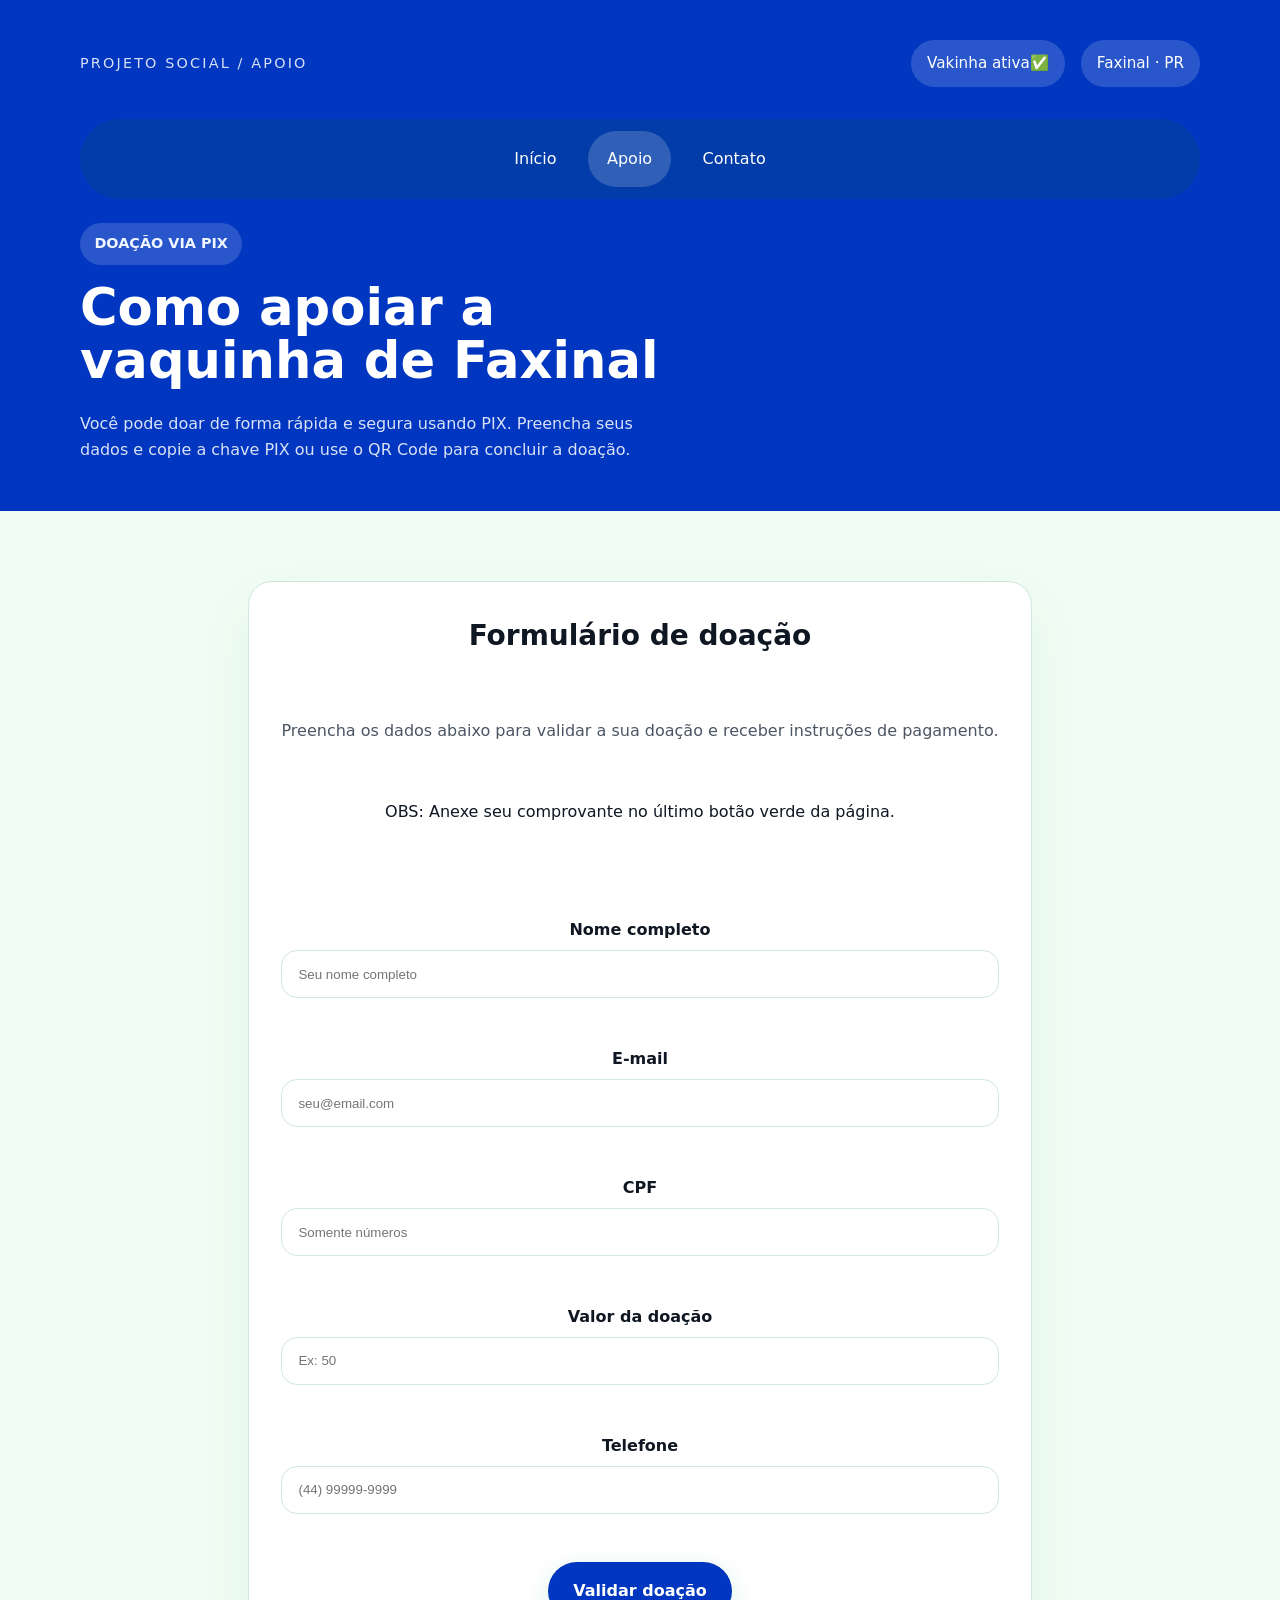
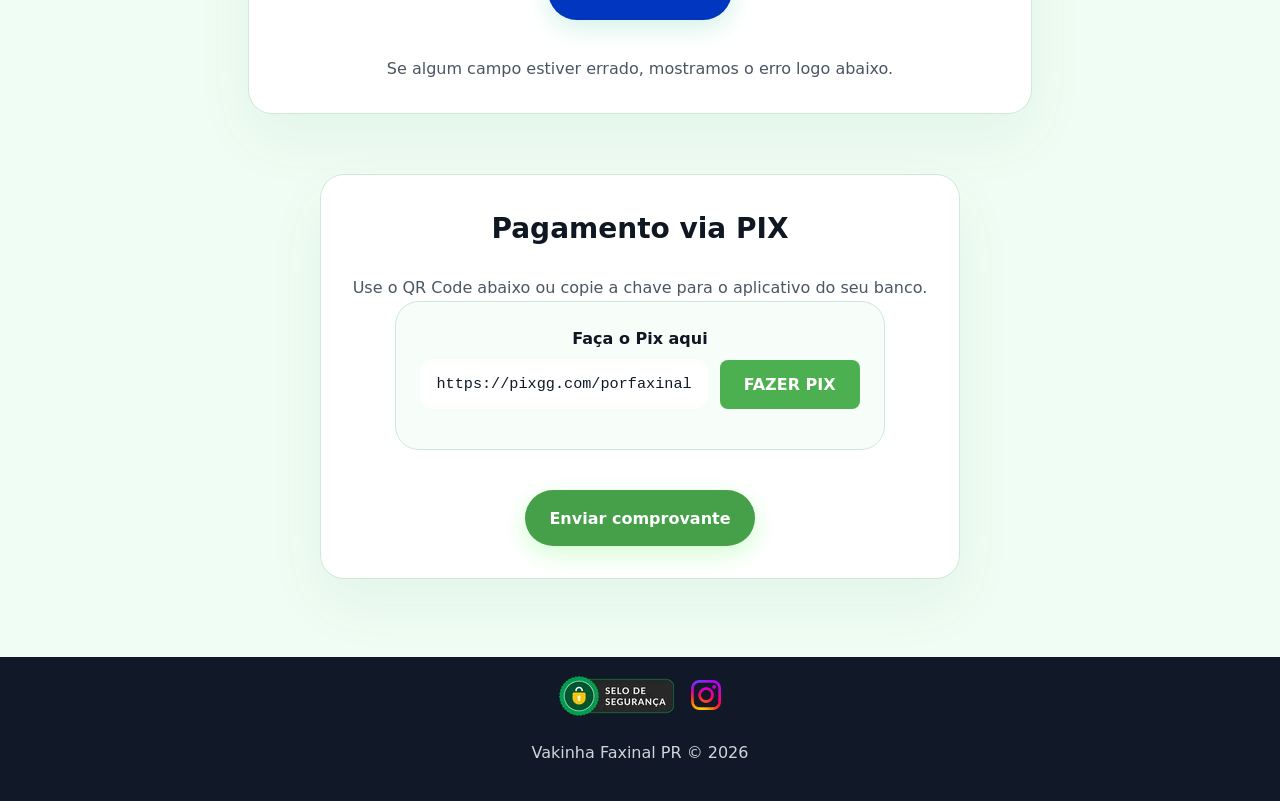
==== apoio.html @ 518d4729 "Add files via upload Commit principal" ====
<!DOCTYPE html>
<html lang="pt-BR">
<head>
  <meta charset="UTF-8">
  <meta name="viewport" content="width=device-width, initial-scale=1.0">
  <title>Apoio - Vakinha Faxinal PR</title>
  <link rel="stylesheet" href="styles.css">
</head>
<body>
  <div class="page-shell">
    <header class="hero">
      <div class="hero-top">
        <span class="hero-category">Projeto Social / Apoio</span>
        <div class="hero-actions-top">
          <span class="hero-status">Vakinha ativa✅</span>
          <span class="hero-region">Faxinal · PR</span>
        </div>
      </div>

      <nav class="main-nav">
        <div class="nav-links">
          <a href="index.html">Início</a>
          <a href="apoio.html" class="active">Apoio</a>
          <a href="contato.html">Contato</a>
        </div>
      </nav>

      <div class="hero-main">
        <div class="hero-copy">
          <span class="eyebrow">Doação via PIX</span>
          <h1>Como apoiar a vaquinha de Faxinal</h1>
          <p>Você pode doar de forma rápida e segura usando PIX. Preencha seus dados e copie a chave PIX ou use o QR Code para concluir a doação.</p>
        </div>
      </div>
    </header>

    <main class="main-content">
     <section class="section">
        <form class="content-card donation-form" id="donation-form" novalidate>
          <h2>Formulário de doação</h2>
          <p>Preencha os dados abaixo para validar a sua doação e receber instruções de pagamento.
            <p></p>
            OBS: Anexe seu comprovante no último botão verde da página.</p>
          </p>

          <div class="form-group">
            <label for="donor-name">Nome completo</label>
            <input type="text" id="donor-name" name="donorName" required placeholder="Seu nome completo" />
            <span class="error-message"></span>
          </div>

          <div class="form-group">
            <label for="donor-email">E-mail</label>
            <input type="email" id="donor-email" name="donorEmail" required placeholder="seu@email.com" />
            <span class="error-message"></span>
          </div>

          <div class="form-group">
            <label for="donor-cpf">CPF</label>
            <input type="text" id="donor-cpf" name="donorCpf" required placeholder="Somente números" maxlength="11" />
            <span class="error-message"></span>
          </div>

          <div class="form-group">
            <label for="donation-amount">Valor da doação</label>
            <input type="number" id="donation-amount" name="donationAmount" required min="1" placeholder="Ex: 50" />
            <span class="error-message"></span>
          </div>

          <div class="form-group">
            <label for="donor-phone">Telefone</label>
            <input type="tel" id="donor-phone" name="donorPhone" placeholder="(44) 99999-9999" maxlength="15" />
            <span class="error-message"></span>
          </div>

          <button type="submit" class="hero-button hero-button-primary">Validar doação</button>
          <p class="form-success hidden">Tudo certo! Seus dados foram validados com sucesso.</p>
          <p class="form-warning">Se algum campo estiver errado, mostramos o erro logo abaixo.</p>
        </form>
      </section>

      <section class="section">
        <div class="content-card">
          <h2>Pagamento via PIX</h2>
          <p>Use o QR Code abaixo ou copie a chave para o aplicativo do seu banco.</p>
          <div class="support-grid">

            <div class="payment-card">
              <div class="payment-key">
                <label>Faça o Pix aqui</label>
                <div class="payment-copy-row">
                  <code id="pix-key">https://pixgg.com/porfaxinal</code>
                  <a href="https://pixgg.com/porfaxinal" target="_blank" rel="noopener noreferrer" id="copy-pix-key" class="copy-button" title="Copiar chave PIX">FAZER PIX</a>
                </div>
              </div>
            </div>
            <a href="contato.html" class="hero-button hero-button-secondary">Enviar comprovante</a>
          </div>
        </div>
      </section>
    </main>

    <footer class="site-footer">
      <img src="Imagens Sobre/SELO.png" alt="Selo Seguranca">
      <a href="https://www.instagram.com/porfaxinal/" target="_blank" rel="noopener noreferrer">
        <img class="social-insta" src="Imagens Sobre/instagram.png" alt="Instagram">
      </a>
      <p>Vakinha Faxinal PR © 2026</p>
    </footer>
  </div>
  <script src="script.js"></script>
</body>
</html>
---- styles.css ----
:root {
  --bg: #f0fdf4;
  --surface: #ffffff;
  --surface-soft: #f7fdf8;
  --text: #0f1722;
  --muted: #4b5563;
  --primary: #0036c0;
  --primary-dark: #0036c0;
  --nav: #023ea6;
  --border: #d1e7dc;
  --shadow: 0 25px 60px rgba(6, 95, 70, 0.06);
}

* {
  box-sizing: border-box;
}

body {
  margin: 0;
  min-height: 100vh;
  font-family: Inter, system-ui, -apple-system, BlinkMacSystemFont, "Segoe UI", sans-serif;
  background: var(--bg);
  color: var(--text);
  line-height: 1.6;
}

button,
p,
span {
  font: inherit;
}

.page-shell {
  display: flex;
  flex-direction: column;
  min-height: 100vh;
}

/* logo removed: site uses no fixed logo */

.hero {
  background: linear-gradient(180deg, var(--primary) 0%, var(--primary-dark) 100%);
  color: white;
  padding: 2.5rem 1.5rem 3rem;
}

.hero-top {
  display: flex;
  flex-wrap: wrap;
  justify-content: space-between;
  gap: 1rem;
  align-items: center;
  max-width: 1120px;
  margin: 0 auto 2rem;
}

.hero-category {
  font-size: 0.9rem;
  text-transform: uppercase;
  letter-spacing: 0.15em;
  opacity: 0.85;
}

.hero-actions-top {
  display: flex;
  gap: 1rem;
  flex-wrap: wrap;
}

.hero-status,
.hero-region {
  background: rgba(255,255,255,0.16);
  padding: 0.7rem 1rem;
  border-radius: 999px;
  font-size: 0.95rem;
}

.main-nav {
  display: flex;
  align-items: center;
  flex-wrap: wrap;
  gap: 0.75rem;
  margin: 0 auto;
  max-width: 1120px;
  position: sticky;
  top: 0;
  z-index: 20;
  background: rgba(2, 62, 166, 0.9);
  padding: 0.75rem 1rem;
  border-radius: 999px;
}

.nav-links {
  display: flex;
  justify-content: center;
  flex: 1;
  gap: 0.75rem;
  flex-wrap: wrap;
}

.main-nav a {
  color: white;
  text-decoration: none;
  padding: 0.95rem 1.2rem;
  border-radius: 999px;
  display: inline-flex;
  align-items: center;
  justify-content: center;
  min-height: 48px;
  transition: background 0.2s ease, border-color 0.2s ease;
}

.main-nav a:hover,
.main-nav a.active {
  background: rgba(255,255,255,0.18);
  border-color: rgba(255,255,255,0.4);
}

.hero-main {
  display: grid;
  grid-template-columns: 1.4fr 1fr;
  align-items: start;
  gap: 2rem;
  max-width: 1120px;
  margin: 1.5rem auto 0;
}

.hero-copy {
  max-width: 580px;
}

.eyebrow {
  display: inline-flex;
  align-items: center;
  gap: 0.5rem;
  margin-bottom: 1rem;
  padding: 0.6rem 0.9rem;
  border-radius: 999px;
  background: rgba(255,255,255,0.16);
  color: #eff6ff;
  font-size: 0.9rem;
  font-weight: 700;
  text-transform: uppercase;
}

.hero h1 {
  margin: 0;
  font-size: clamp(2.5rem, 4vw, 4.3rem);
  line-height: 1.04;
}

.hero p {
  margin: 1.5rem 0 0;
  max-width: 38rem;
  color: rgba(255,255,255,0.85);
}

.hero-buttons {
  display: flex;
  flex-wrap: wrap;
  gap: 0.75rem;
  margin-top: 2rem;
}

.hero-button {
  border: none;
  border-radius: 999px;
  padding: 0.95rem 1.5rem;
  cursor: pointer;
  transition: transform 0.2s ease, background 0.2s ease;
  text-decoration: none;
  display: inline-flex;
  align-items: center;
  justify-content: center;
}


.hero-button:hover {
  transform: translateY(-1px);
}

.hero-button-primary {
  background: var(--primary);
  color: white;
  font-weight: 700;
  box-shadow: 0 8px 24px rgba(16, 185, 129, 0.18);
  border: 1px solid rgba(0,0,0,0.04);
  display: block;          /* transforma em bloco */
  margin: 0 auto;          /* centraliza horizontalmente */
  text-align: center;      /* centraliza o texto dentro do botão */
  max-width: 300px;
}

.support-grid a.hero-button-primary {
  grid-column: 1 / -1;     /* ocupa toda a linha da grid */
  justify-self: center;    /* centraliza dentro da grid */
}



.hero-button-secondary {
  background: rgba(3, 243, 3, 0.671);
  color: white;
  font-weight: 700;
  box-shadow: 0 8px 24px rgba(3, 243, 3, 0.18);
}



.hero-button-secondary {
  background: #45a049;
  color: white;
  font-weight: 700;
  box-shadow: 0 8px 24px rgba(3, 243, 3, 0.18);
}

.support-grid a.hero-button-secondary {
  display: block;
  margin: 1.5rem auto 0;   /* centraliza horizontalmente */
  text-align: center;
  max-width: 300px;
  grid-column: 1 / -1;     /* ocupa toda a linha da grid */
  justify-self: center;    /* centraliza dentro da grid */
}

.hero-button-primary:hover {
  background: var(--primary-dark);
  transform: translateY(-2px);
}

.hero-button-primary:focus {
  outline: 3px solid rgba(16, 185, 129, 0.18);
  outline-offset: 2px;
}

.hero-panel {
  display: grid;
  gap: 1rem;
}

.hero-panel-card {
  background: rgba(255,255,255,0.12);
  border: 1px solid rgba(255,255,255,0.18);
  border-radius: 1.5rem;
  padding: 1.75rem;
}

.panel-label {
  text-transform: uppercase;
  font-size: 0.8rem;
  letter-spacing: 0.12em;
  opacity: 0.85;
  margin-bottom: 0.75rem;
}

.panel-value {
  font-size: 2rem;
  font-weight: 700;
  margin-bottom: 0.25rem;
}

.panel-goal {
  color: rgba(255,255,255,0.78);
  margin-bottom: 1rem;
}

.progress-bar {
  background: rgba(255,255,255,0.18);
  border-radius: 999px;
  overflow: hidden;
  height: 0.8rem;
  margin-bottom: 1rem;
}

.progress-bar span {
  display: block;
  height: 100%;
  background: #34d399;
}

.panel-info {
  display: flex;
  justify-content: space-between;
  gap: 1rem;
  color: rgba(255,255,255,0.9);
}

.panel-info strong {
  display: block;
  font-size: 1.15rem;
}

.hero-panel-secondary {
  background: rgba(255,255,255,0.1);
}

.hero-panel-secondary p {
  margin: 0.45rem 0 0;
}

.panel-note {
  margin-top: 1rem;
  color: rgba(255,255,255,0.85);
  font-size: 0.95rem;
}

.main-content {
  width: min(1120px, calc(100% - 2rem));
  margin: 0 auto;
  padding: 2.5rem 0 3rem;
  flex: 1;
}

.section {
  display: flex;
  justify-content: center;
  align-items: center;
  text-align: center;
}

.content-card {
  margin: 30px;
  background: var(--surface);
  border: 1px solid var(--border);
  border-radius: 1.5rem;
  padding: 2rem;
  box-shadow: var(--shadow);
}

.content-card h2 {
  margin-top: 0;
  font-size: 1.75rem;
}

.content-card p {
  margin: 1rem 0 0;
  color: var(--muted);
}

.info-grid {
  display: grid;
  grid-template-columns: repeat(3, minmax(0, 1fr));
  gap: 1rem;
  margin-top: 1.5rem;
}

.info-grid div {
  background: var(--surface-soft);
  border: 1px solid var(--border);
  border-radius: 1rem;
  padding: 1rem;
}

.info-grid strong {
  display: block;
  margin-bottom: 0.35rem;
}

.image-grid {
  display: grid;
  grid-template-columns: repeat(3, minmax(0, 1fr));
  gap: 1rem;
  margin-top: 1.5rem;
}

.image-card {
  border-radius: 1.25rem;
  overflow: hidden;
  background: var(--surface-soft);
  border: 1px solid var(--border);
}

.image-card img {
  width: 100%;
  display: block;
  height: 220px;
  object-fit: cover;
}

.image-card p {
  margin: 0;
  padding: 1rem;
  color: var(--muted);
}

.content-card ul {
  padding-left: 1.25rem;
  margin: 1rem 0 0;
}

.content-card li {
  margin-bottom: 0.75rem;
}

.support-grid {

  display: flex;
  flex-direction: column;
  align-items: center;
  gap: 16px;
}

.payment-card {
  background: var(--surface-soft);
  border: 1px solid var(--border);
  border-radius: 1.5rem;
  padding: 1.5rem;
  text-align: center;
}

.payment-card label {
  display: block;
  margin-bottom: 0.5rem;
  color: var(--text);
  font-weight: 700;
}

.payment-qr {
  width: 100%;
  border-radius: 1.25rem;
  margin-bottom: 1rem;
  object-fit: cover;
  height: 260px;
}

.payment-copy-row {
  display: flex;
  gap: 0.75rem;
  align-items: center;
  justify-content: center;
  flex-wrap: wrap;
}

.payment-key {
  margin-bottom: 1rem;
}

.payment-key code {
  display: block;
  background: white;
  color: #111827;
  padding: 0.8rem 1rem;
  border-radius: 0.9rem;
  font-size: 0.95rem;
  word-break: break-all;
}

.copy-button {
  display: inline-block;
  padding: 12px 24px;
  background-color: #4CAF50; /* cor de fundo bonita */
  color: #fff; /* cor do texto */
  font-weight: bold;
  text-decoration: none; /* remove o risco embaixo */
  border-radius: 8px; /* bordas arredondadas */
  transition: background-color 0.3s ease;
}

.copy-button:hover {
  background-color: #45a049; /* cor ao passar o mouse */
}

.donation-form {
  display: grid;
  gap: 1.25rem;
}

.form-group {
  display: grid;
  gap: 0.5rem;
}

.form-group label {
  font-weight: 700;
}

.form-group input {
  width: 100%;
  padding: 0.95rem 1rem;
  border: 1px solid var(--border);
  border-radius: 1rem;
  background: var(--surface);
}

.form-group input.error {
  border-color: #ef4444;
}

.error-message {
  color: #b91c1c;
  font-size: 0.95rem;
  min-height: 1.25rem;
}

.form-success {
  color: #047857;
  font-weight: 700;
}

.form-warning {
  color: var(--muted);
  margin: 0;
}

.hidden {
  display: none;
}

.site-footer {
  text-align: center;
  padding: 1.2rem 1.5rem;
  background: #111827;
  color: #d1d5db;
}

html {
  font-size: 16px;
  scroll-behavior: smooth;
}

.social-insta {
  width: 30px;
  height: 30px;
  margin-left: 12px;
  margin-bottom: 6px;
}

@media (max-width: 680px) {

  .image-grid {
    display: flex;
    flex-direction: column;
    gap: 2rem;
  }

  .image-card {
    width: 100%;
  }

  .image-card img {
    width: 100%;
    height: auto;

    display: block;

    border-radius: 12px;
    margin-bottom: 1rem;
  }

  .image-card p {
    font-size: 1rem;
    line-height: 1.6;
    text-align: left;
  }
}


.index-page .hero-buttons {
  display: flex;
  justify-content: center;   /* centraliza os dois juntos */
  gap: 1rem;
}

.index-page .hero-button-primary,
.index-page .hero-button-secondary {
  display: inline-flex;
  margin: 0;
  max-width: none;           /* remove limite de largura */
}


@media (max-width: 680px) {

  .info-grid {
    display: flex;
    flex-direction: column;
    gap: 1rem;
  }

  .info-grid div {
    width: 100%;
    padding: 1rem;

    border: 1px solid #d6e2d6;
    border-radius: 12px;
  }

  .info-grid strong {
    display: block;
    margin-bottom: 0.5rem;
    font-size: 1.1rem;
  }

  .info-grid p {
    line-height: 1.6;
  }
}

@media (max-width: 680px) {

  .hero-main {
    display: flex;
    flex-direction: column;
    gap: 1rem;
  }



  .info-grid div {
    width: 100%;
    padding: 1rem;

    border: 1px solid #d6e2d6;
    border-radius: 12px;
  }

  .hero-copy {
    display: block;
    margin-bottom: 0.5rem;
    font-size: 1.1rem;
  }

  .info-grid p {
    line-height: 1.6;
  }
}

@media (max-width: 680px) {

  .social-insta {
    width: 32px;
    height: 32px;
    margin-left: 16px;
    margin-bottom: 5px;
  }

  .content-card {
    padding-bottom: 20px;
    margin: 0 auto;
    text-align: center;
  }

  .content-card h2 {
    font-size: 1.5rem;
  }

  .content-card p {
    font-size: 1rem;
    line-height: 1.6;
  }

  .section {
    padding: 10px;
  }

  .section form {
    padding-top: 50px;
  }
 
  .form-group {
    margin-top: -30px;
  }

    .hero-button.hero-button-primary {
    margin-bottom: 30px;
  }
}

@media (max-width: 680px) {
  .support-grid {
    padding-top: 30px;
    display: flex;
    flex-direction: column;
    gap: 1.5rem;
    align-items: center; /* centraliza os cards */
  }

  .payment-card {
    
    max-width: 400px; /* limita largura para não ficar esticado */
  }
}

@media (max-width: 680px) {

  
  .hero-panel {
    display: flex !important;     /* força flex ao invés de grid */
    flex-direction: column;       /* empilha os cards */
    align-items: center;          /* centraliza horizontalmente */
    gap: 1.5rem;                  /* espaço entre eles */
    width: 100%;                  /* ocupa toda a largura */
  }

  .hero-panel-card {
    width: 100%;                  /* ocupa toda a largura disponível */
    max-width: 400px;             /* opcional: limita para não ficar esticado */
    text-align: center;           /* centraliza o conteúdo interno */
  }

  .hero-button-primary {
  background:#1c50d4;
 
  color: white;
  font-weight: 700;
  box-shadow: 0 8px 24px rgba(16, 185, 129, 0.18);
  border: 1px solid rgb(93, 115, 243);
  width: 100%;
  }
  .hero-button-secondary {
  background: #45a049;
  color: white;
  font-weight: 700;
  box-shadow: 0 8px 24px rgba(3, 243, 3, 0.18);
  width: 100%;
}
}
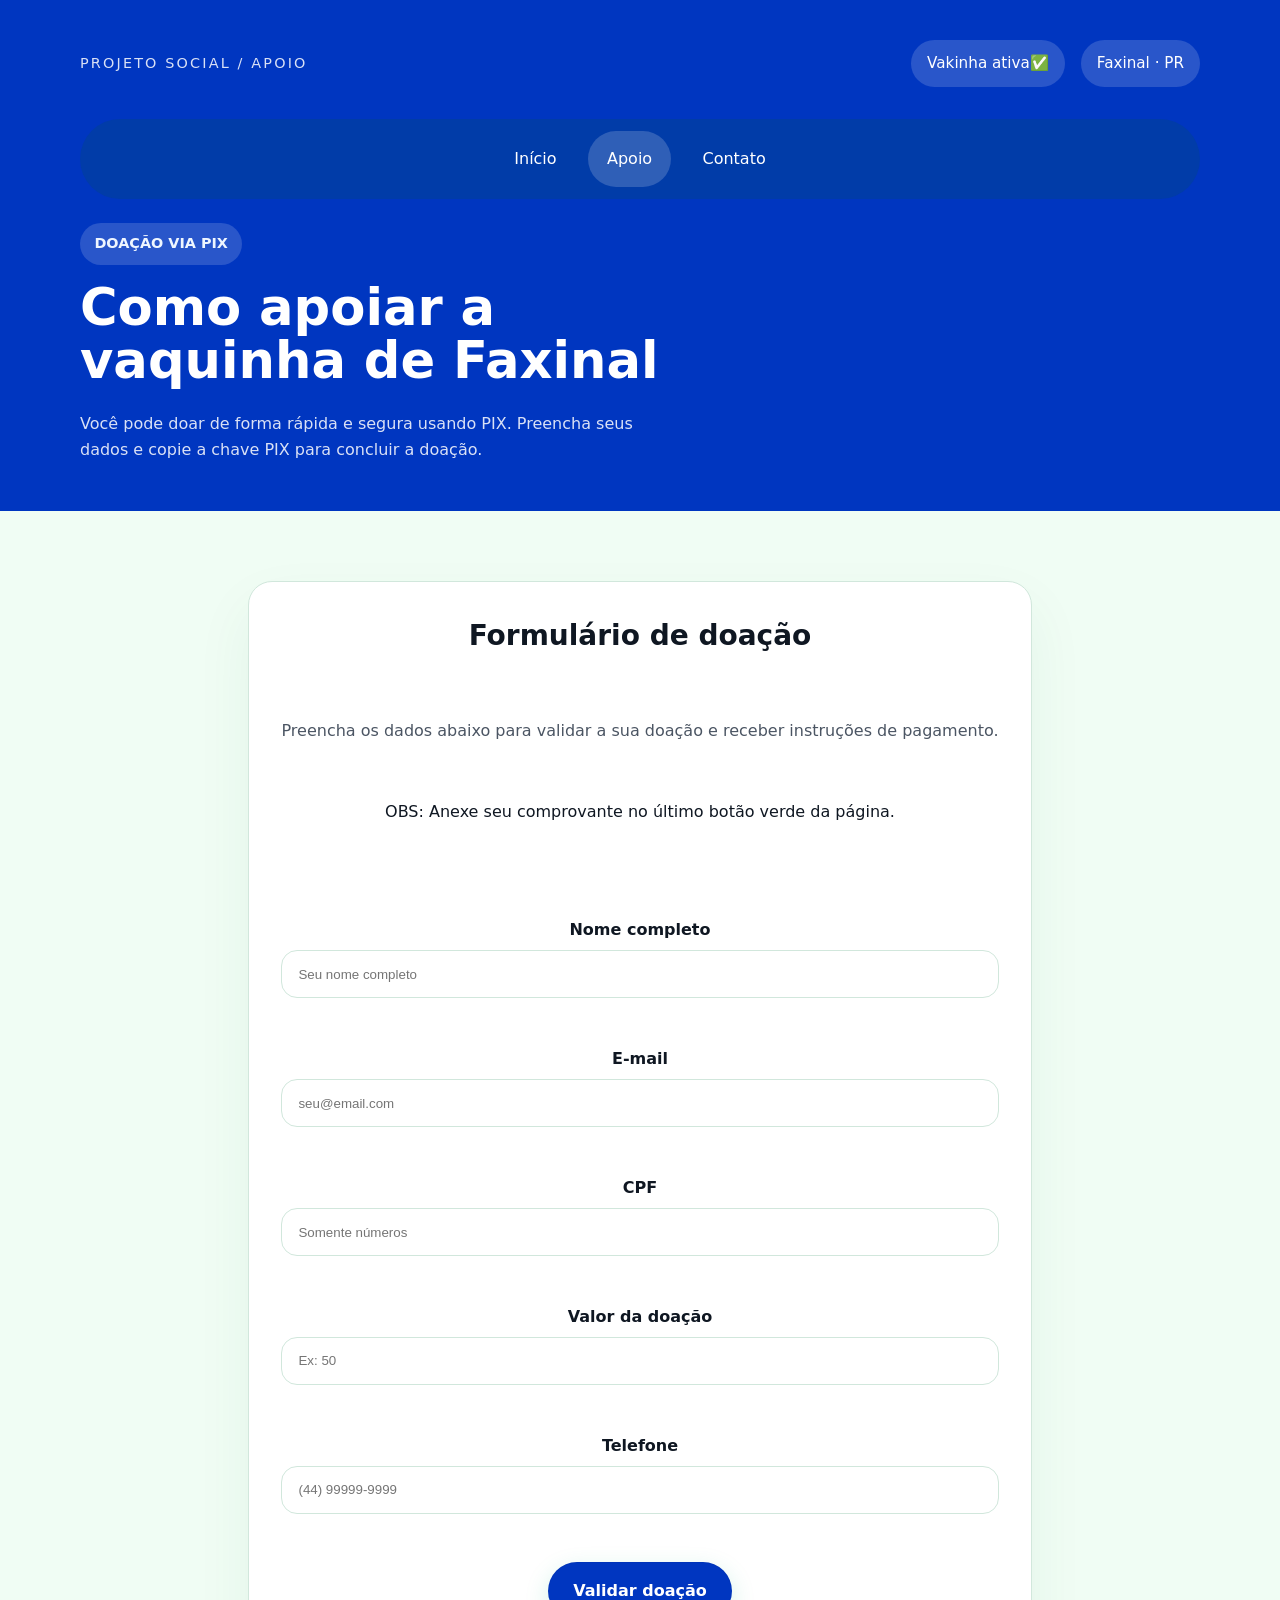
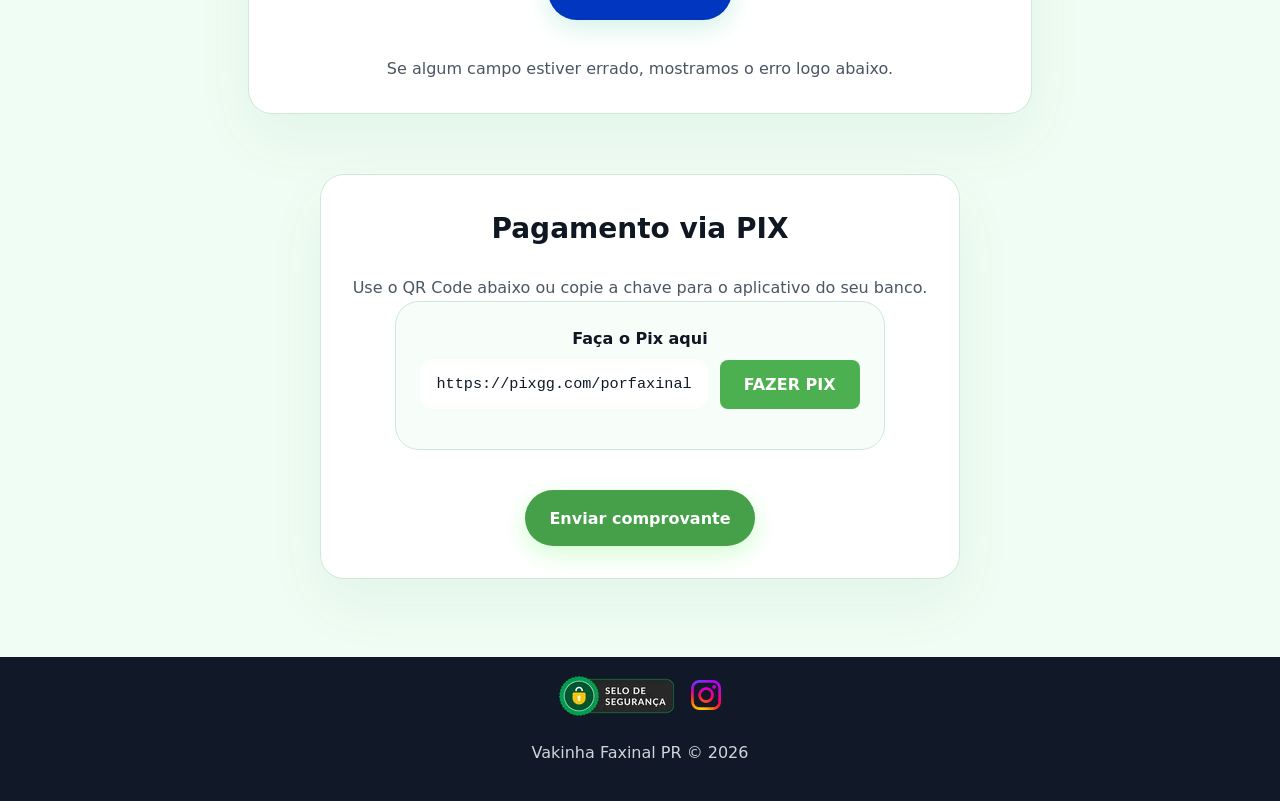
==== commit 4e654783: "Add files via upload apoio atualizado, correcao aplicada!" ====
--- a/apoio.html
+++ b/apoio.html
@@ -29,7 +29,7 @@
         <div class="hero-copy">
           <span class="eyebrow">Doação via PIX</span>
           <h1>Como apoiar a vaquinha de Faxinal</h1>
-          <p>Você pode doar de forma rápida e segura usando PIX. Preencha seus dados e copie a chave PIX ou use o QR Code para concluir a doação.</p>
+          <p>Você pode doar de forma rápida e segura usando PIX. Preencha seus dados e copie a chave PIX para concluir a doação.</p>
         </div>
       </div>
     </header>
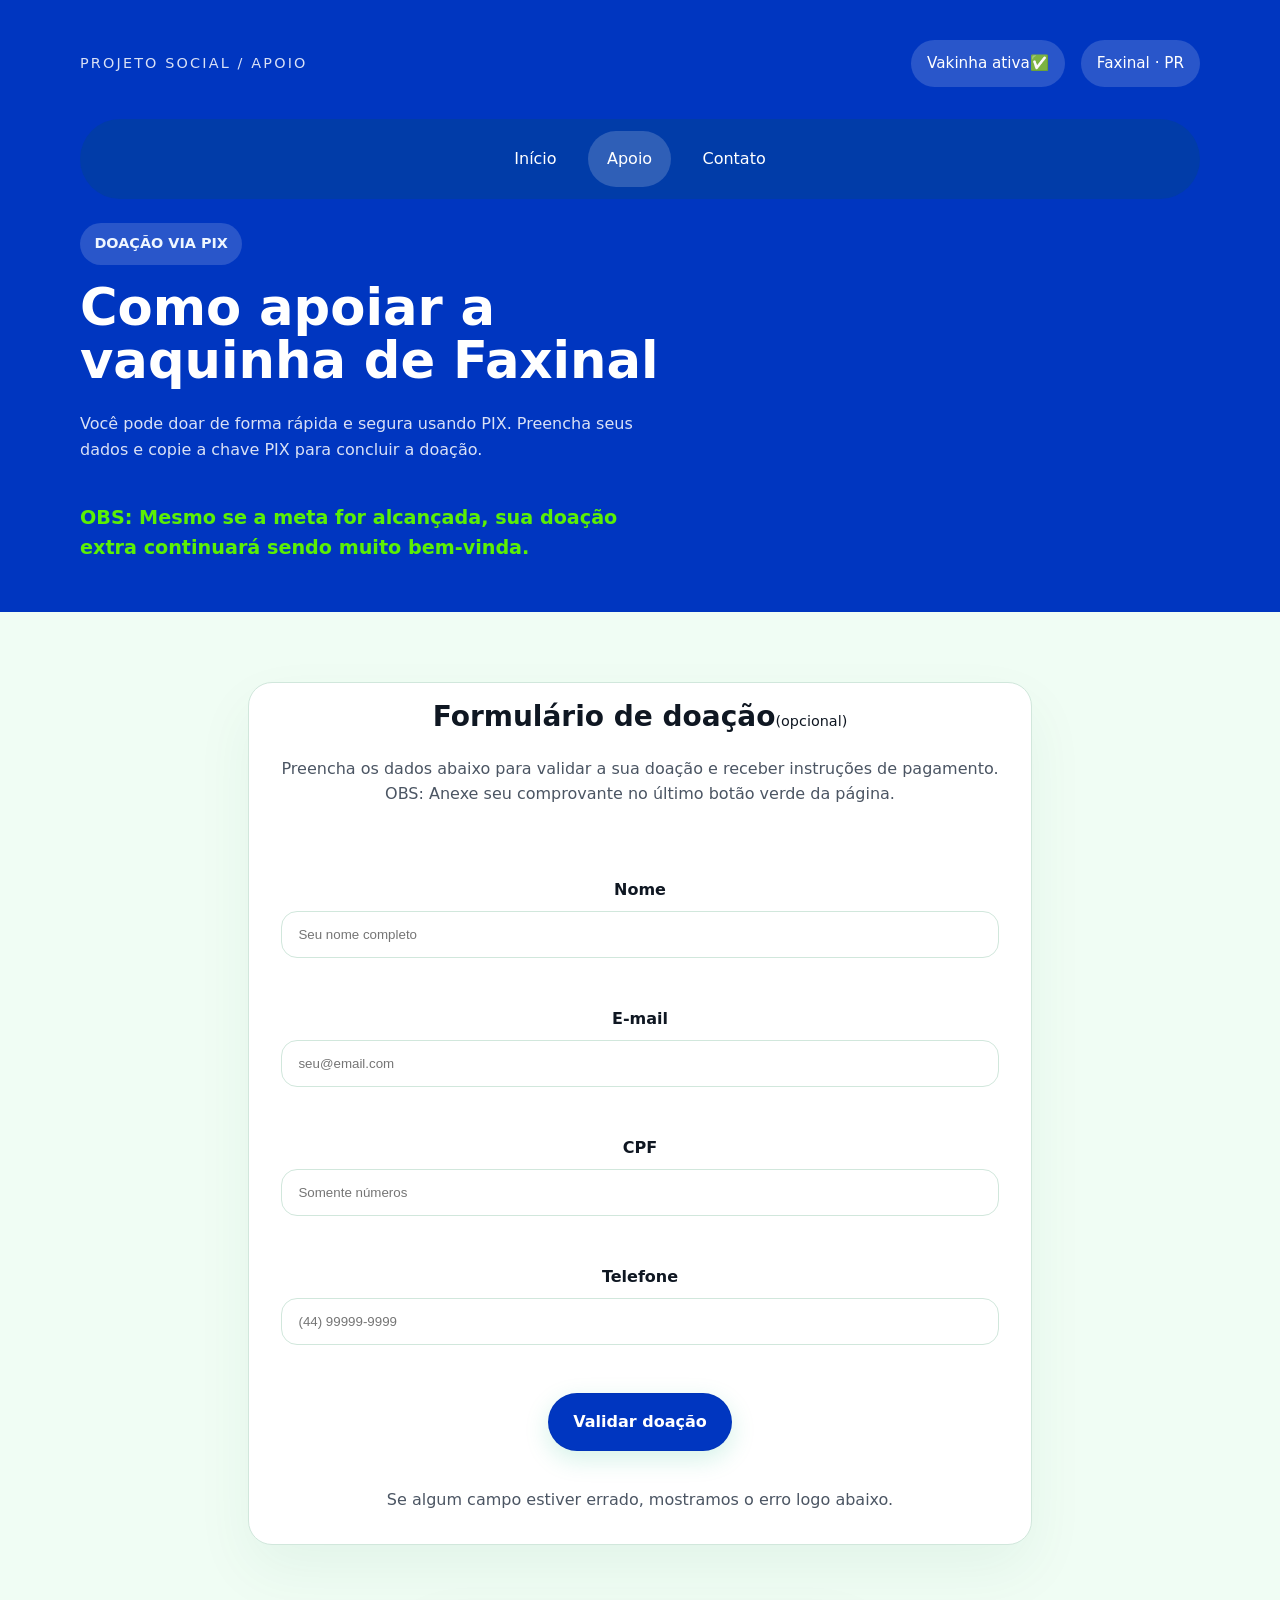
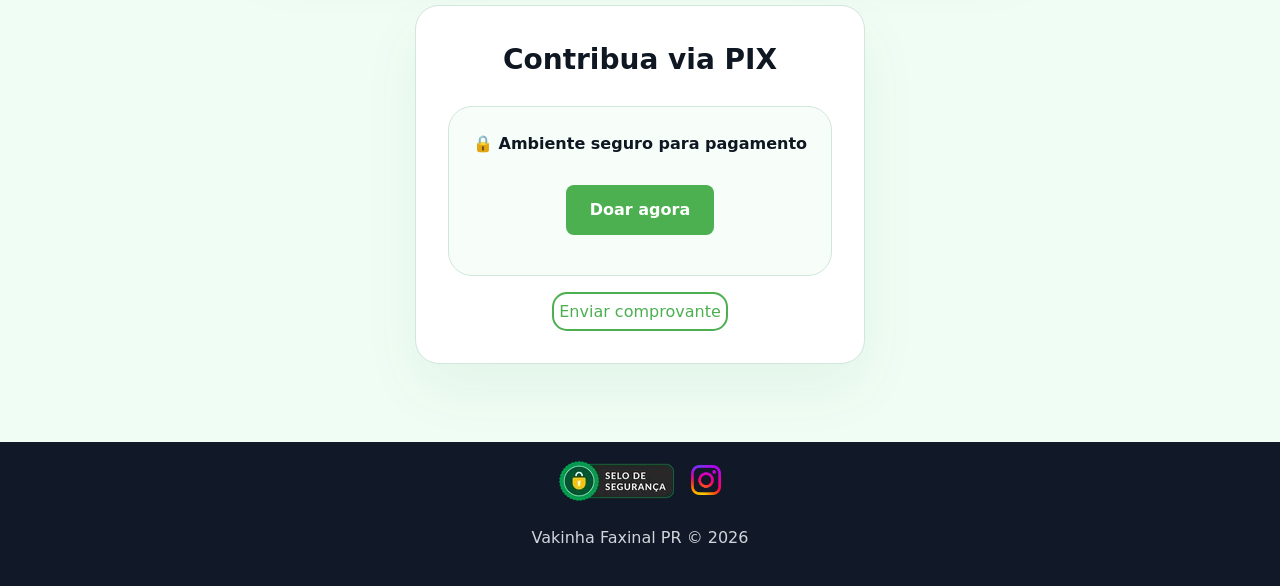
==== commit 2cf63e70: "Add files via upload terceiro commit" ====
--- a/apoio.html
+++ b/apoio.html
@@ -5,6 +5,13 @@
   <meta name="viewport" content="width=device-width, initial-scale=1.0">
   <title>Apoio - Vakinha Faxinal PR</title>
   <link rel="stylesheet" href="styles.css">
+  <style>
+    @media (max-width: 680px) {
+      .form-warning {
+        margin-top: -15px;
+      }
+    }
+  </style>
 </head>
 <body>
   <div class="page-shell">
@@ -30,6 +37,7 @@
           <span class="eyebrow">Doação via PIX</span>
           <h1>Como apoiar a vaquinha de Faxinal</h1>
           <p>Você pode doar de forma rápida e segura usando PIX. Preencha seus dados e copie a chave PIX para concluir a doação.</p>
+          <strong style="display:block; padding-top:40px;">OBS: Mesmo se a meta for alcançada, sua doação extra continuará sendo muito bem-vinda.</strong>
         </div>
       </div>
     </header>
@@ -37,14 +45,12 @@
     <main class="main-content">
      <section class="section">
         <form class="content-card donation-form" id="donation-form" novalidate>
-          <h2>Formulário de doação</h2>
-          <p>Preencha os dados abaixo para validar a sua doação e receber instruções de pagamento.
-            <p></p>
+          <h2 style="margin-bottom: -20px; margin-top: -20px;">Formulário de doação<text style="font-size: 0.9rem; font-weight: normal;">(opcional)</text></h2>
+          <p style="margin-bottom: 50px;">Preencha os dados abaixo para validar a sua doação e receber instruções de pagamento.<br>
             OBS: Anexe seu comprovante no último botão verde da página.</p>
-          </p>
 
           <div class="form-group">
-            <label for="donor-name">Nome completo</label>
+            <label for="donor-name">Nome</label>
             <input type="text" id="donor-name" name="donorName" required placeholder="Seu nome completo" />
             <span class="error-message"></span>
           </div>
@@ -62,12 +68,6 @@
           </div>
 
           <div class="form-group">
-            <label for="donation-amount">Valor da doação</label>
-            <input type="number" id="donation-amount" name="donationAmount" required min="1" placeholder="Ex: 50" />
-            <span class="error-message"></span>
-          </div>
-
-          <div class="form-group">
             <label for="donor-phone">Telefone</label>
             <input type="tel" id="donor-phone" name="donorPhone" placeholder="(44) 99999-9999" maxlength="15" />
             <span class="error-message"></span>
@@ -81,20 +81,20 @@
 
       <section class="section">
         <div class="content-card">
-          <h2>Pagamento via PIX</h2>
-          <p>Use o QR Code abaixo ou copie a chave para o aplicativo do seu banco.</p>
+          <h2 class="content-card-title">Contribua via PIX</h2>
+          
           <div class="support-grid">
 
             <div class="payment-card">
               <div class="payment-key">
-                <label>Faça o Pix aqui</label>
+                <label>🔒 Ambiente seguro para pagamento</label>
                 <div class="payment-copy-row">
-                  <code id="pix-key">https://pixgg.com/porfaxinal</code>
-                  <a href="https://pixgg.com/porfaxinal" target="_blank" rel="noopener noreferrer" id="copy-pix-key" class="copy-button" title="Copiar chave PIX">FAZER PIX</a>
+                 
+                  <a style="margin-top: 20px;" href="https://pixgg.com/porfaxinal" target="_blank" rel="noopener noreferrer" id="copy-pix-key" class="copy-button" title="Copiar chave PIX">Doar agora</a>
                 </div>
               </div>
             </div>
-            <a href="contato.html" class="hero-button hero-button-secondary">Enviar comprovante</a>
+            <a class="botaocomprovante" href="contato.html">Enviar comprovante</a>
           </div>
         </div>
       </section>
--- a/styles.css
+++ b/styles.css
@@ -513,6 +513,11 @@
   color: #d1d5db;
 }
 
+.hero-main strong {
+  color: #5bf004;
+  font-size: 1.2rem;
+}
+
 html {
   font-size: 16px;
   scroll-behavior: smooth;
@@ -525,7 +530,31 @@
   margin-bottom: 6px;
 }
 
+ .botaocomprovante {
+    background: transparent;
+    border: 2px solid #4CAF50;
+    color: #4CAF50;
+    border-radius: 15px;
+    padding: 5px 5px;
+    text-decoration: none;
+  }
+
+
 @media (max-width: 680px) {
+
+
+  .botaocomprovante {
+    background: transparent;
+    border: 2px solid #4CAF50;
+    color: #4CAF50;
+    border-radius: 15px;
+    padding: 5px 5px;
+    text-decoration: none;
+  }
+
+  .content-card-title {
+    margin-bottom: -10px;
+  }
 
   .image-grid {
     display: flex;
@@ -679,6 +708,11 @@
     
     max-width: 400px; /* limita largura para não ficar esticado */
   }
+
+  .hero {
+    margin-bottom: -30px;
+  }
+
 }
 
 @media (max-width: 680px) {
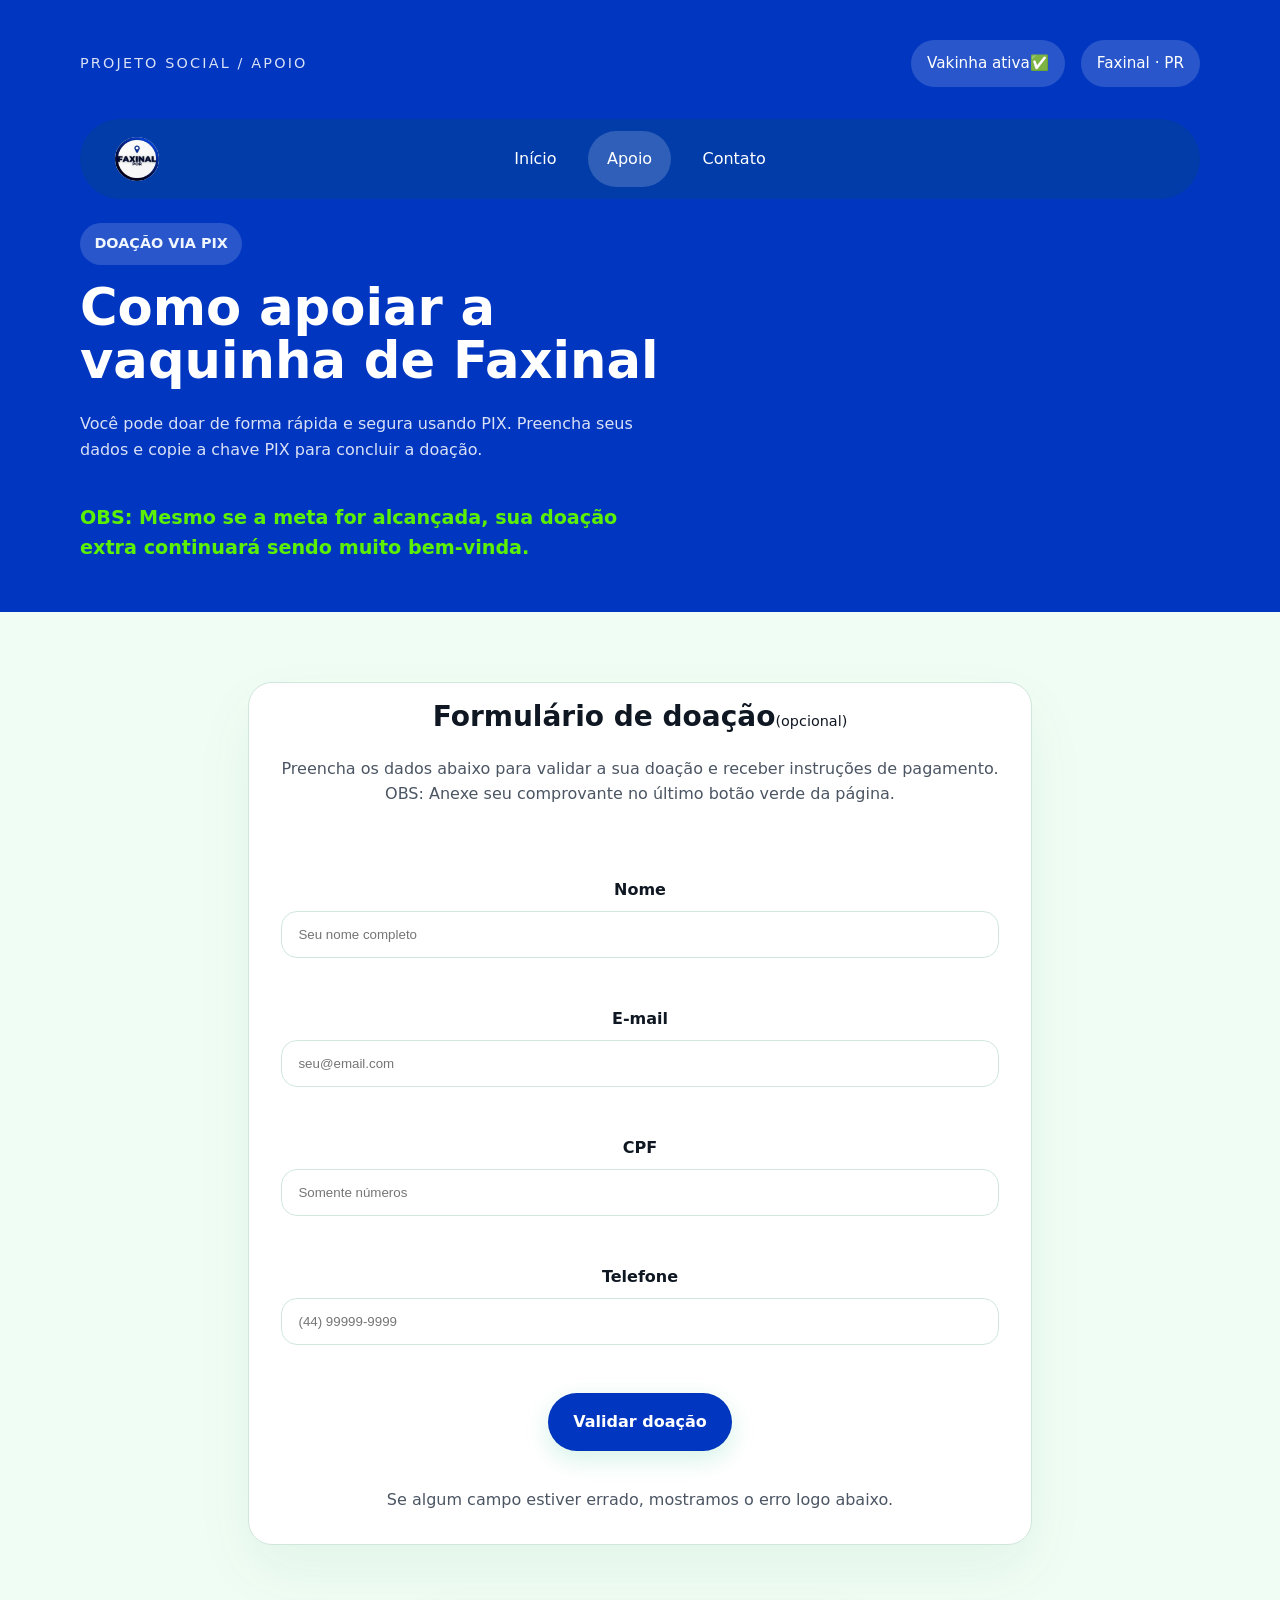
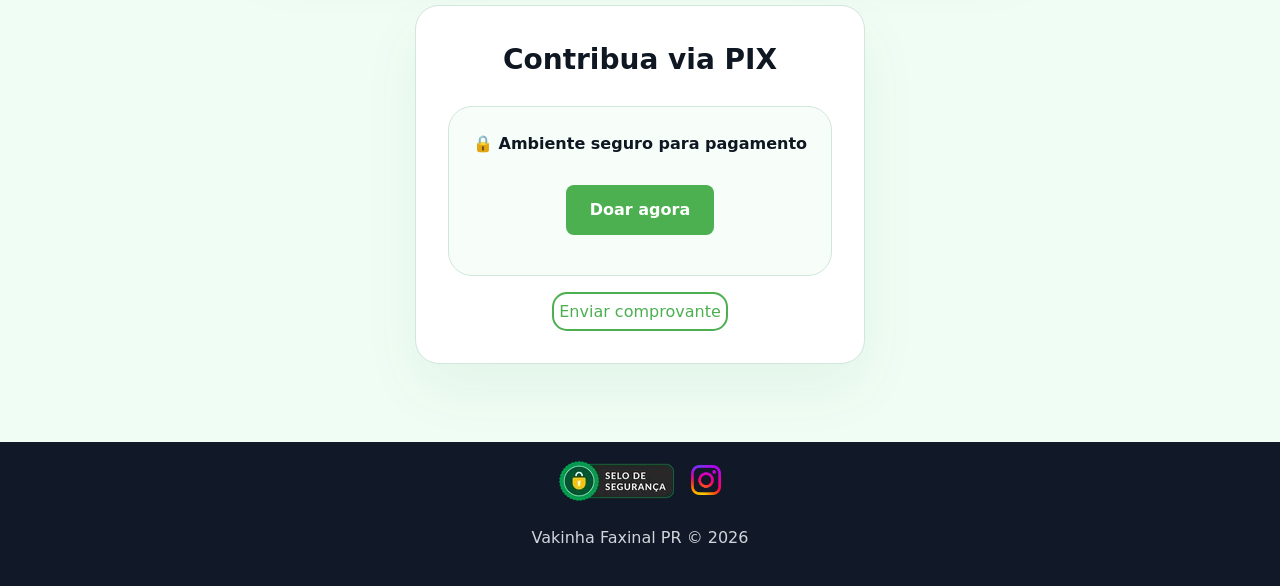
==== commit cf370d1e: "Add files via upload commit 02.06.2026 - 17:44" ====
--- a/apoio.html
+++ b/apoio.html
@@ -5,6 +5,7 @@
   <meta name="viewport" content="width=device-width, initial-scale=1.0">
   <title>Apoio - Vakinha Faxinal PR</title>
   <link rel="stylesheet" href="styles.css">
+  <link rel="icon" href="Imagens Sobre/favicon.png" type="image/png">
   <style>
     @media (max-width: 680px) {
       .form-warning {
@@ -25,6 +26,9 @@
       </div>
 
       <nav class="main-nav">
+        <a class="nav-brand" href="index.html">
+          <img class="site-icon" src="Imagens Sobre/porfaxinalfavicon.jpg" alt="Logo Faxinal por">
+        </a>
         <div class="nav-links">
           <a href="index.html">Início</a>
           <a href="apoio.html" class="active">Apoio</a>
--- a/styles.css
+++ b/styles.css
@@ -78,7 +78,8 @@
 .main-nav {
   display: flex;
   align-items: center;
-  flex-wrap: wrap;
+  justify-content: center;
+  flex-wrap: nowrap;
   gap: 0.75rem;
   margin: 0 auto;
   max-width: 1120px;
@@ -88,14 +89,33 @@
   background: rgba(2, 62, 166, 0.9);
   padding: 0.75rem 1rem;
   border-radius: 999px;
-}
-
+  position: relative;
+}
+
+/* Brand/logo inside nav, fixed at left of the nav */
+.nav-brand {
+  display: inline-flex;
+  align-items: center;
+  position: absolute;
+  left: 1rem;
+  text-decoration: none;
+}
+.nav-brand img {
+  width: 44px;
+  height: 44px;
+  border-radius: 50%;
+  object-fit: cover;
+  display: block;
+}
+
+/* Ensure nav-links remain centered while brand stays on the left */
 .nav-links {
   display: flex;
   justify-content: center;
+  align-items: center;
   flex: 1;
   gap: 0.75rem;
-  flex-wrap: wrap;
+  flex-wrap: nowrap;
 }
 
 .main-nav a {
@@ -530,6 +550,15 @@
   margin-bottom: 6px;
 }
 
+/* Ícone do site (logo pequeno) */
+.site-icon {
+  width: 48px;
+  height: 48px;
+  border-radius: 50%;
+  object-fit: cover;
+  margin-right: 12px;
+}
+
  .botaocomprovante {
     background: transparent;
     border: 2px solid #4CAF50;
@@ -542,6 +571,33 @@
 
 @media (max-width: 680px) {
 
+  .site-icon {
+  width: 48px;
+  height: 48px;
+  border-radius: 50%;
+  object-fit: cover;
+  margin-left: -20px;
+}
+
+  .main-nav {
+    flex-wrap: wrap;
+    justify-content: center;
+  }
+
+  .nav-brand {
+    margin-right: 0;
+  }
+
+  .nav-links {
+    justify-content: center;
+    width: 100%;
+  }
+
+  .site-icon {
+    width: 40px;
+    height: 40px;
+    margin-right: 8px;
+  }
 
   .botaocomprovante {
     background: transparent;
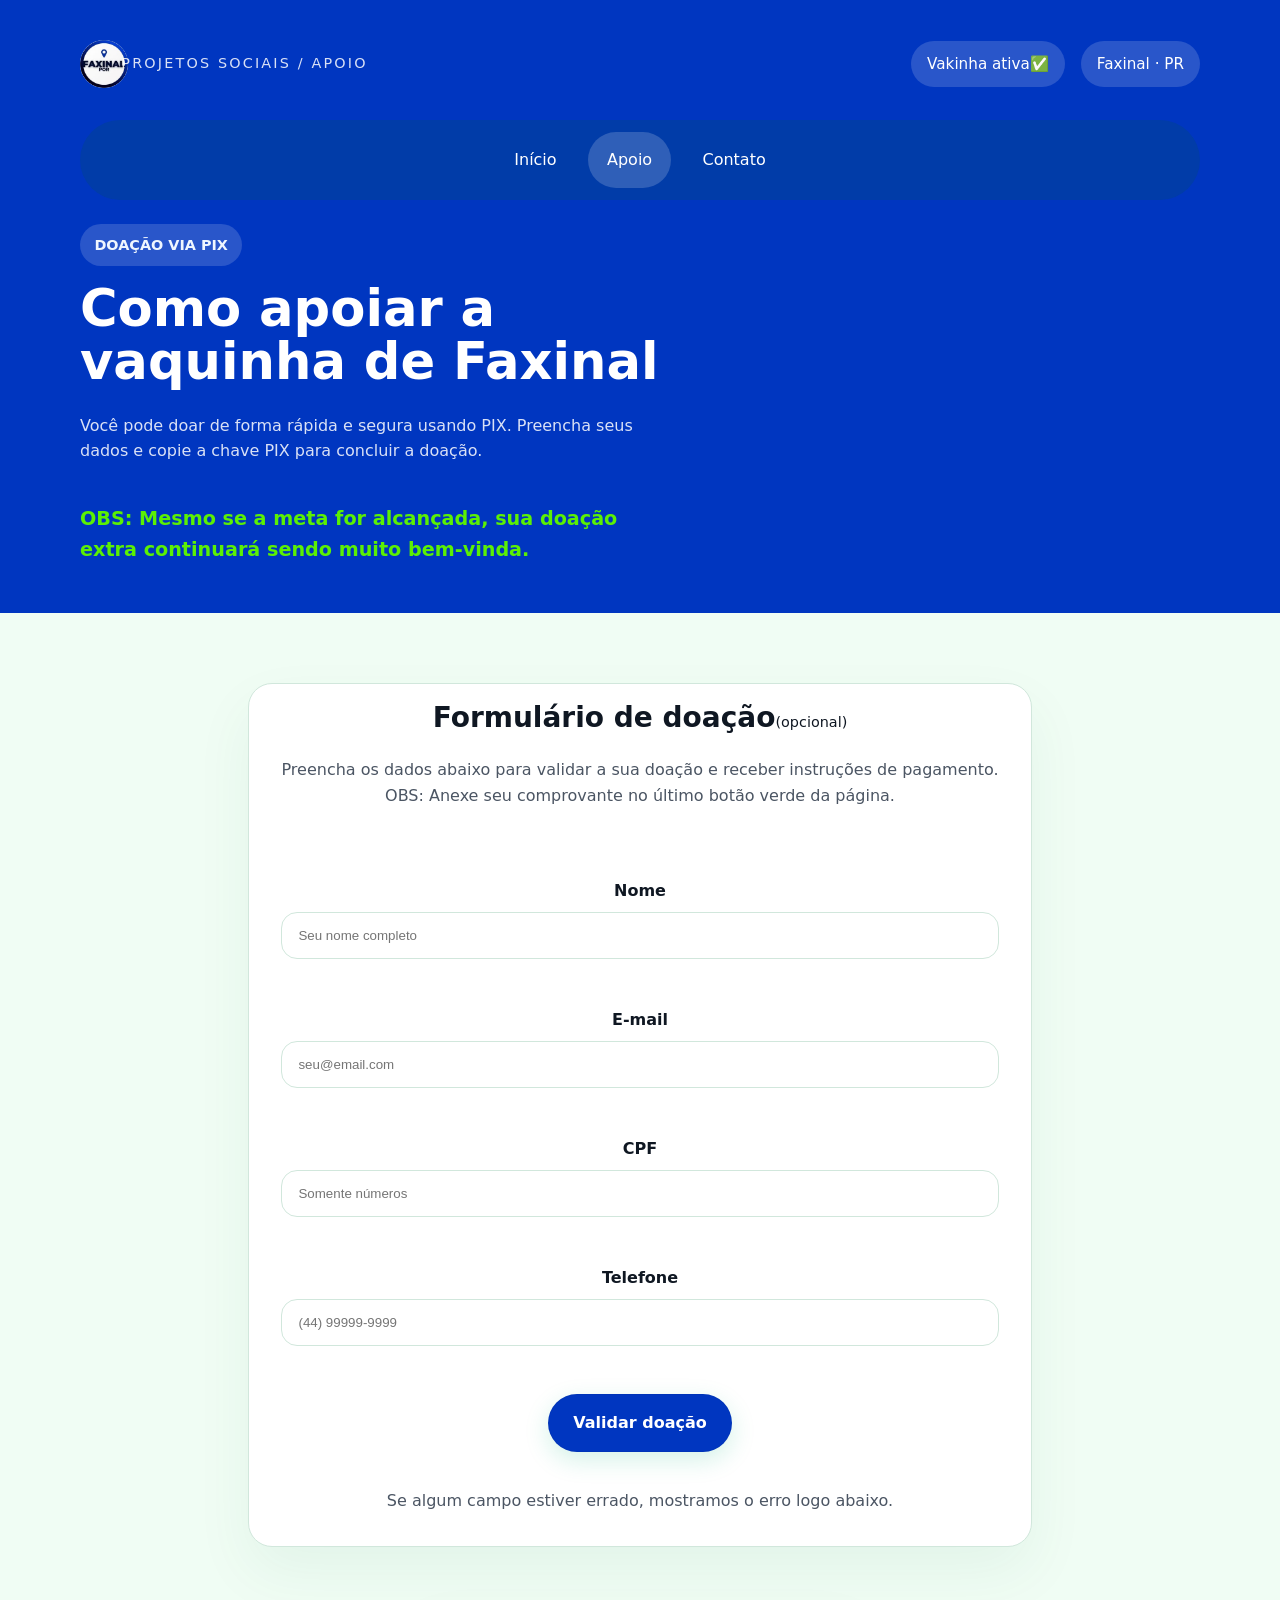
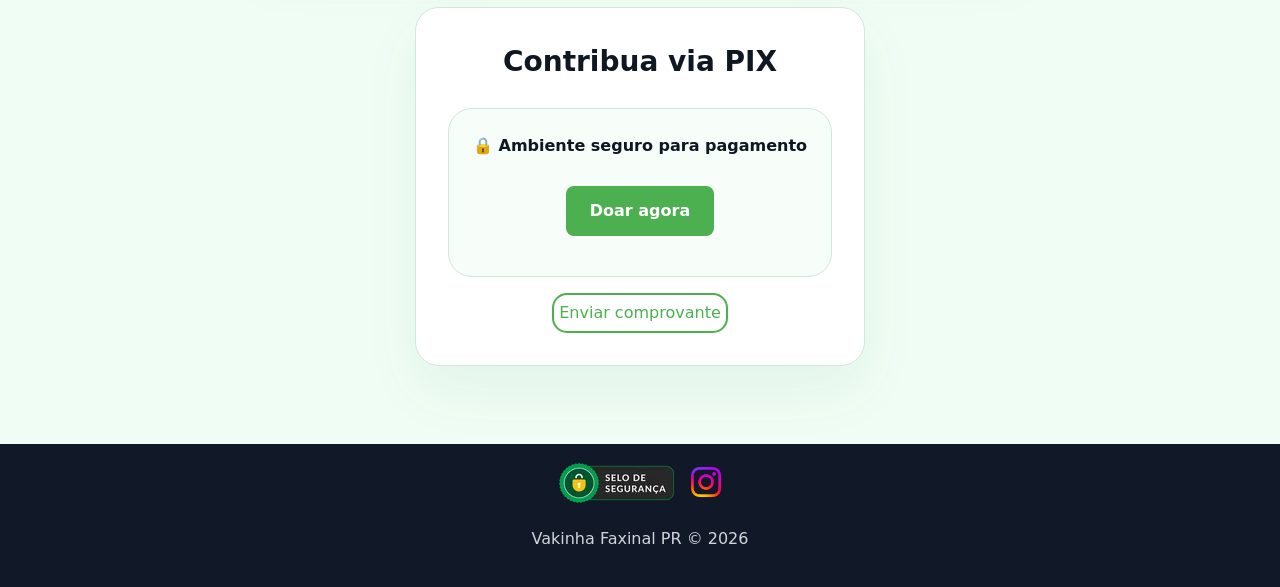
==== commit 74291559: "Add files via upload commit 02.06.2026" ====
--- a/apoio.html
+++ b/apoio.html
@@ -18,7 +18,8 @@
   <div class="page-shell">
     <header class="hero">
       <div class="hero-top">
-        <span class="hero-category">Projeto Social / Apoio</span>
+        <img class="site-icon" src="Imagens Sobre/porfaxinalfavicon.jpg" alt="Logo porfaxinal">
+        <span class="hero-category2">Projetos Sociais / Apoio</span>
         <div class="hero-actions-top">
           <span class="hero-status">Vakinha ativa✅</span>
           <span class="hero-region">Faxinal · PR</span>
@@ -26,9 +27,6 @@
       </div>
 
       <nav class="main-nav">
-        <a class="nav-brand" href="index.html">
-          <img class="site-icon" src="Imagens Sobre/porfaxinalfavicon.jpg" alt="Logo Faxinal por">
-        </a>
         <div class="nav-links">
           <a href="index.html">Início</a>
           <a href="apoio.html" class="active">Apoio</a>
--- a/styles.css
+++ b/styles.css
@@ -54,11 +54,20 @@
   margin: 0 auto 2rem;
 }
 
+.hero-category2 {
+  font-size: 0.9rem;
+  text-transform: uppercase;
+  letter-spacing: 0.15em;
+  opacity: 0.85;
+  margin-left: -550px;
+}
+
 .hero-category {
   font-size: 0.9rem;
   text-transform: uppercase;
   letter-spacing: 0.15em;
   opacity: 0.85;
+  margin-left: -470px;
 }
 
 .hero-actions-top {
@@ -556,7 +565,7 @@
   height: 48px;
   border-radius: 50%;
   object-fit: cover;
-  margin-right: 12px;
+  margin: 0;
 }
 
  .botaocomprovante {
@@ -576,8 +585,9 @@
   height: 48px;
   border-radius: 50%;
   object-fit: cover;
-  margin-left: -20px;
-}
+  margin-left: 20px;
+}
+
 
   .main-nav {
     flex-wrap: wrap;
@@ -773,6 +783,10 @@
 
 @media (max-width: 680px) {
 
+
+  .hero-category {
+    visibility: hidden;
+  }
   
   .hero-panel {
     display: flex !important;     /* força flex ao invés de grid */
